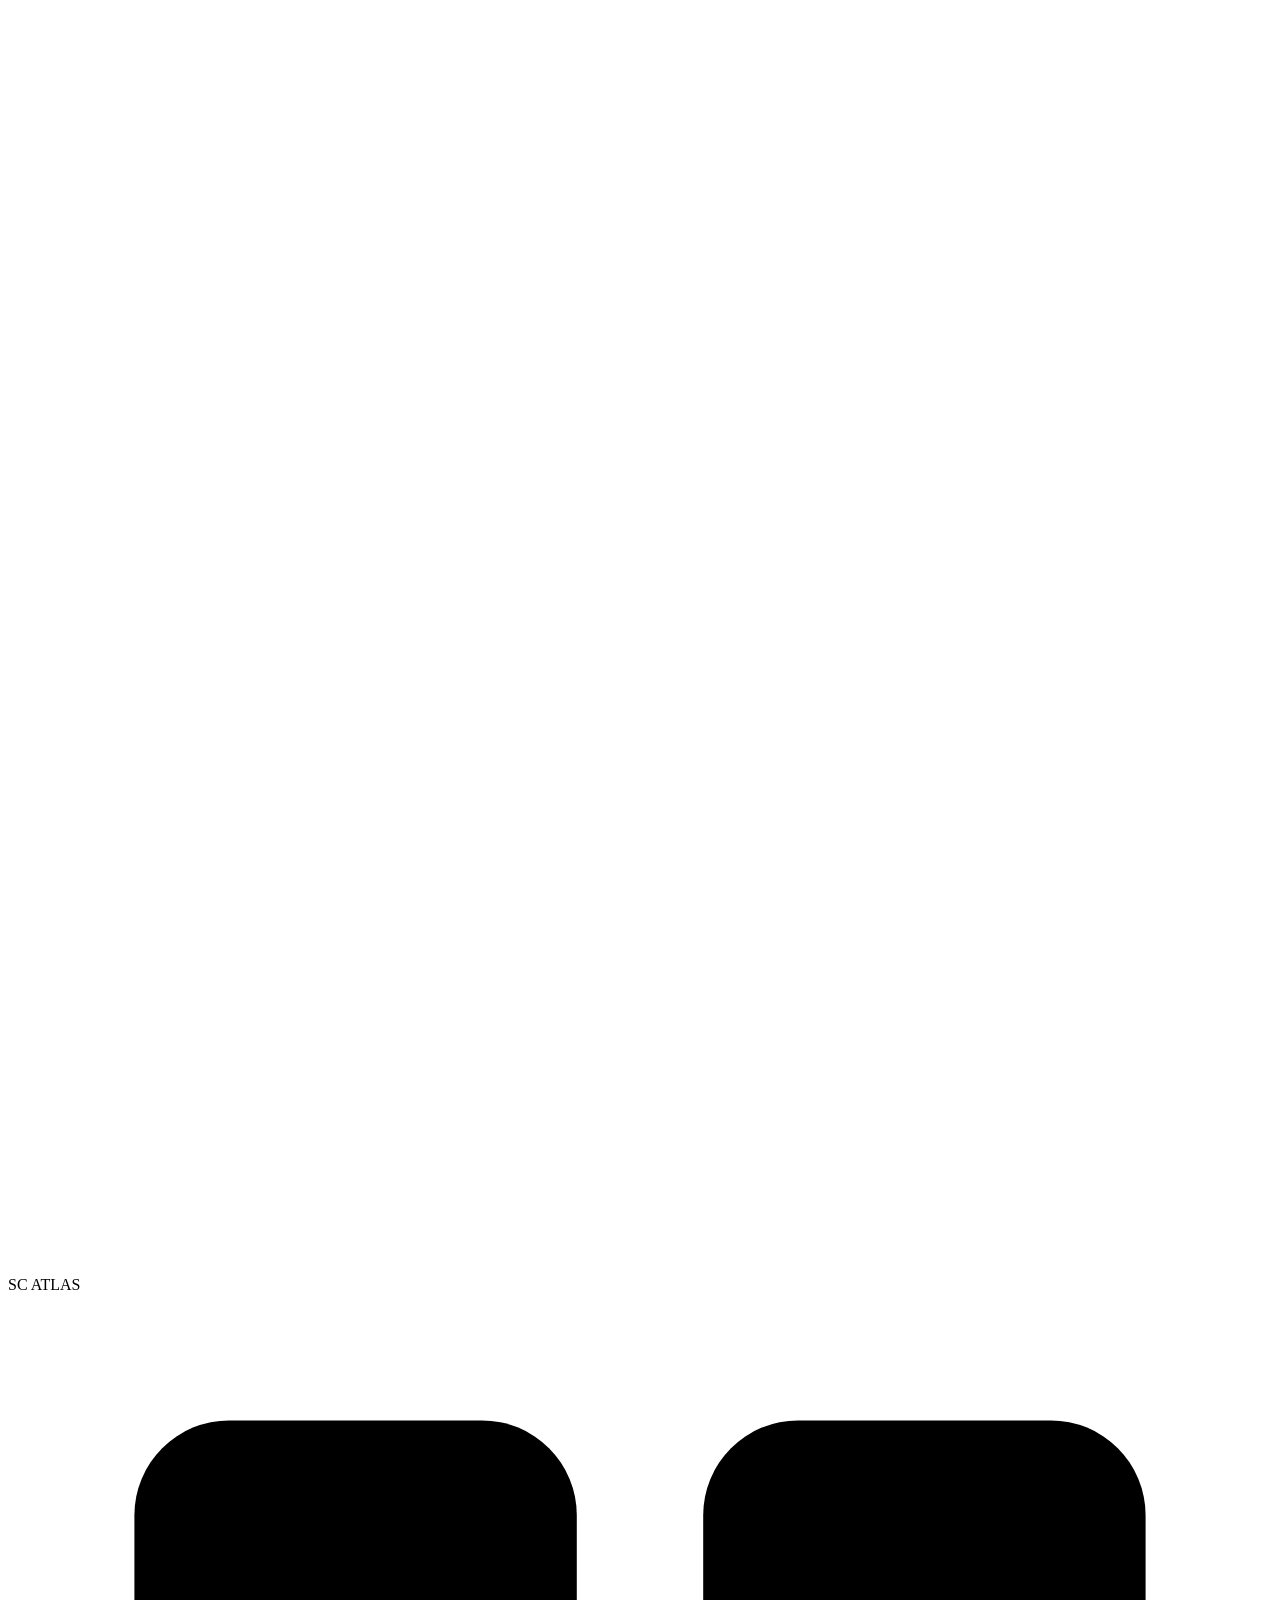
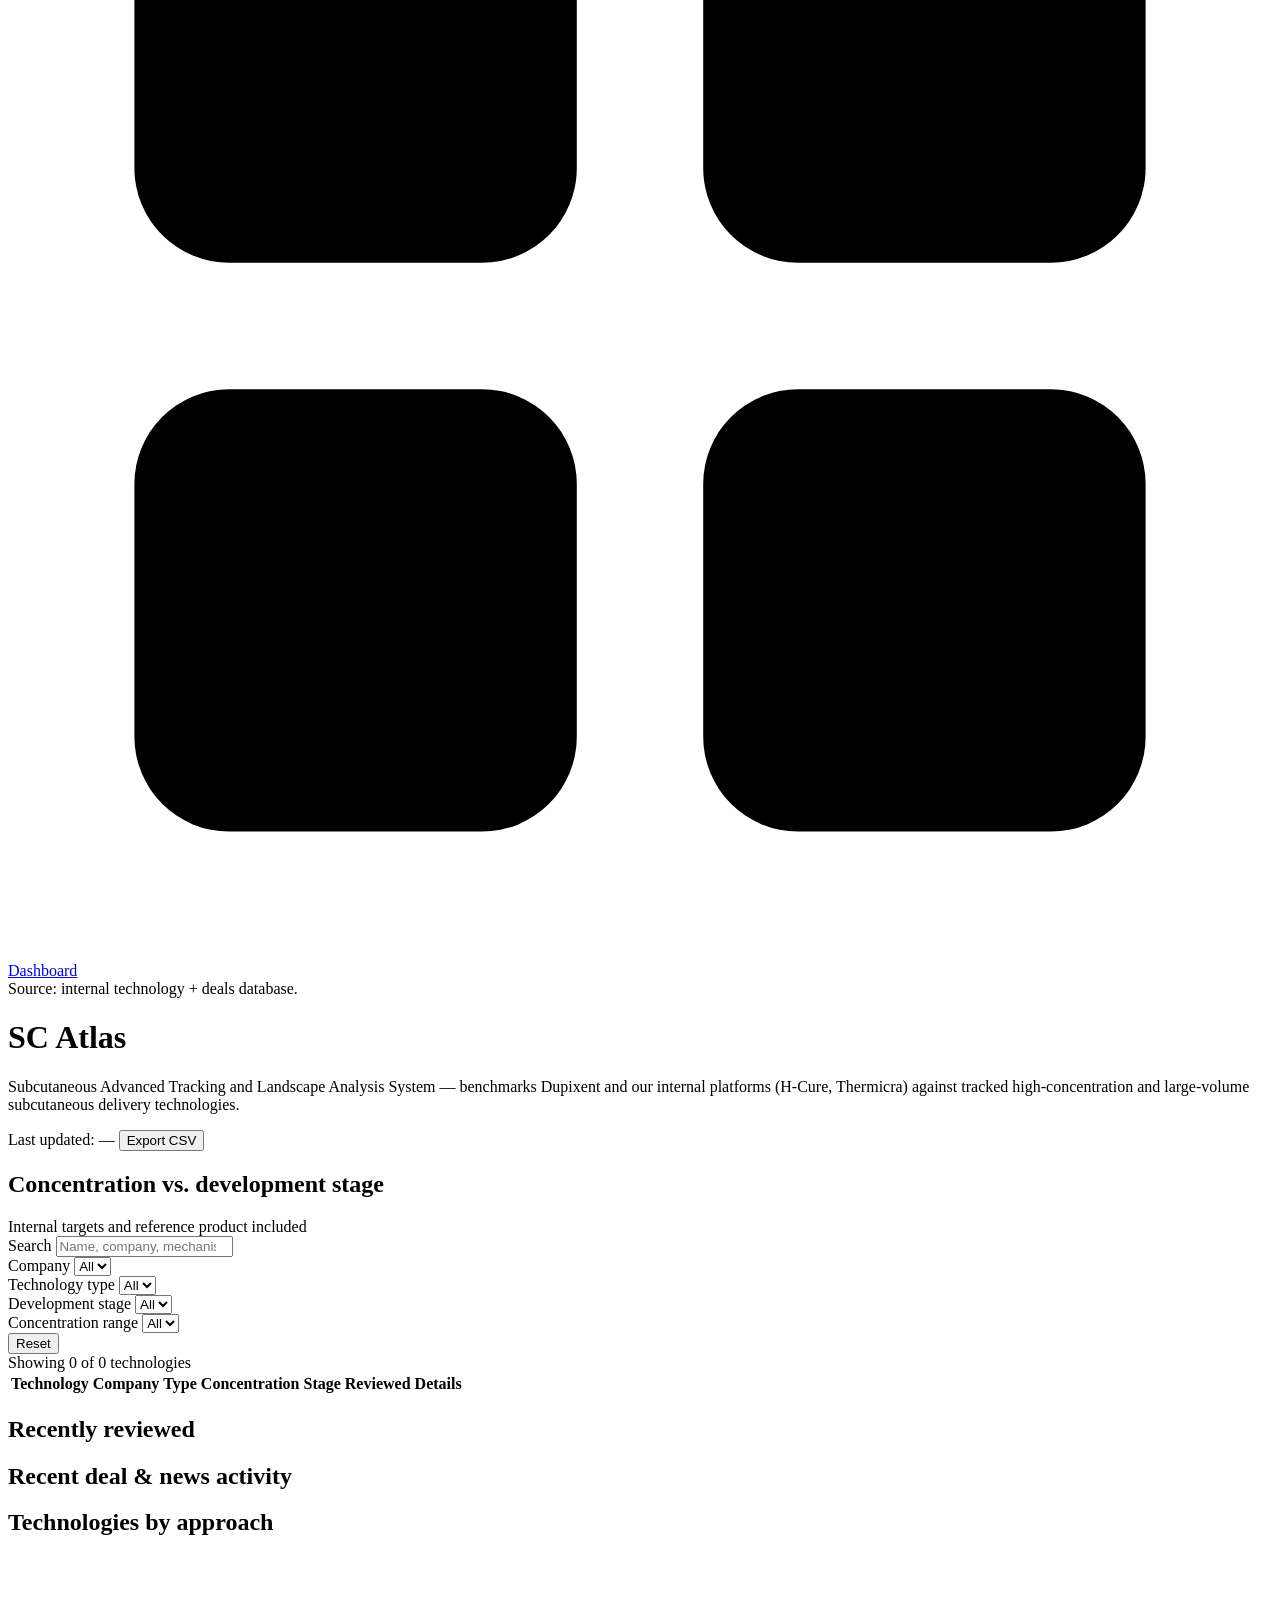
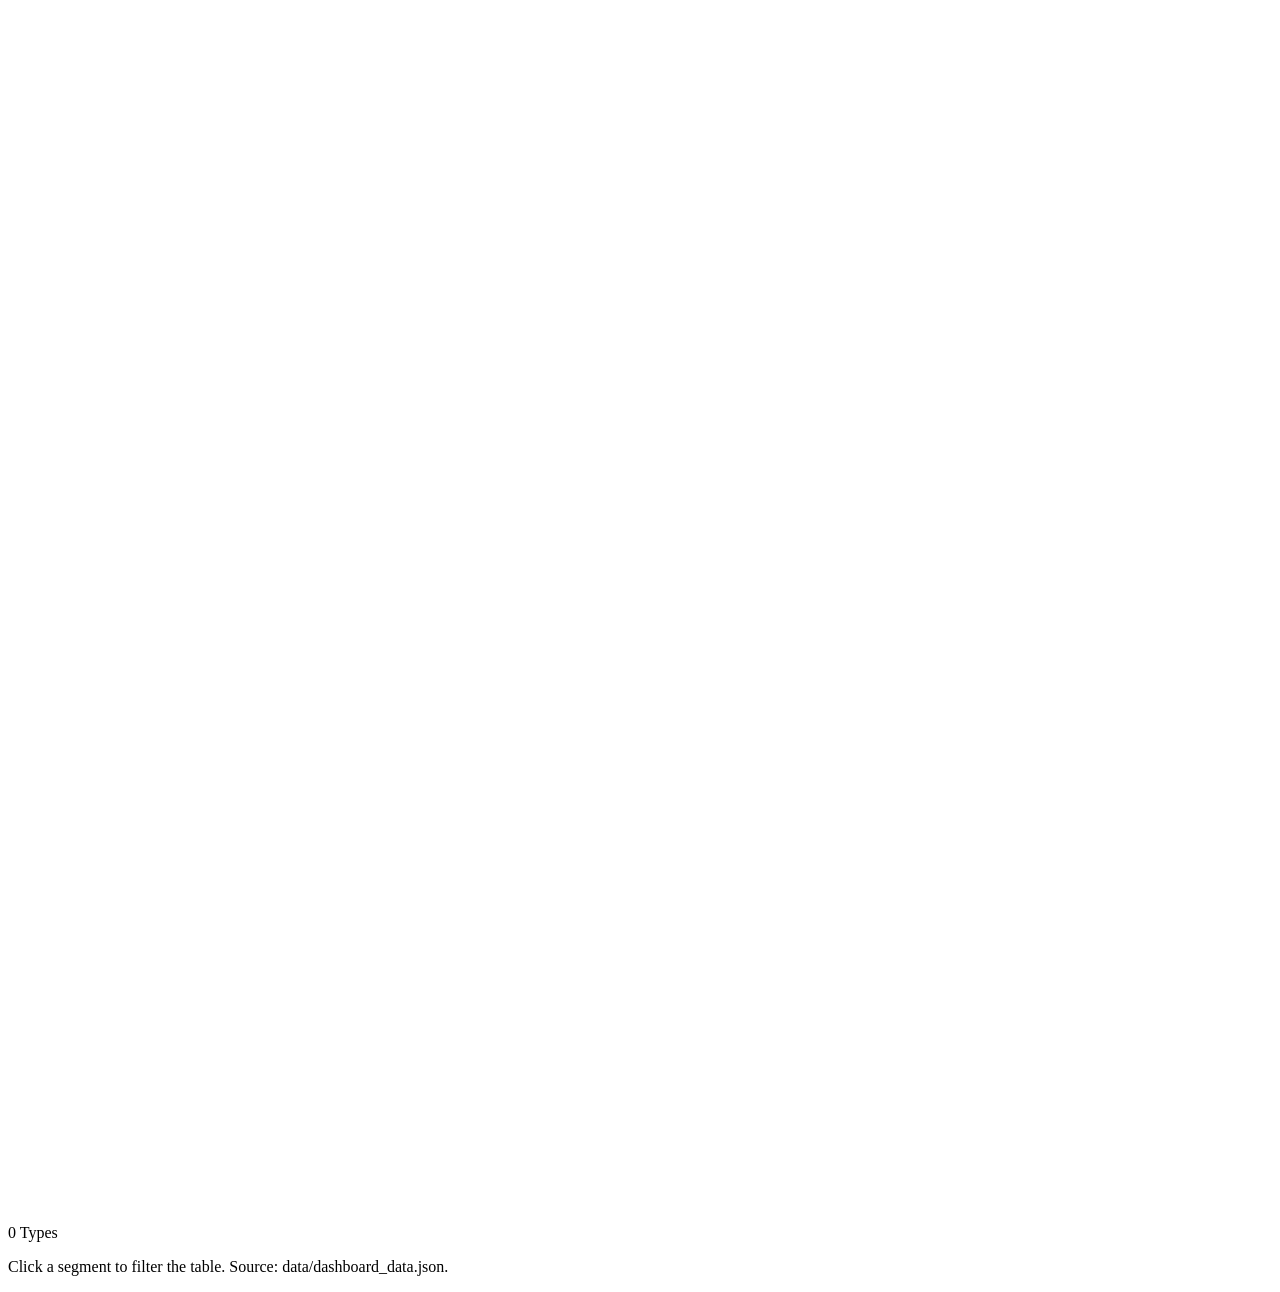
==== index.html @ 130022db "Rename internal platform Hyperion to H-Cure Renames the internal target platform across the live das" ====
<!doctype html>
<html lang="en">
<head>
<meta charset="utf-8" />
<meta name="viewport" content="width=device-width, initial-scale=1" />
<title>SC Atlas — Subcutaneous Advanced Tracking and Landscape Analysis System</title>
<link rel="icon" type="image/svg+xml" href="assets/icon.svg" />
<link rel="stylesheet" href="assets/styles.css" />
</head>
<body>
<div class="app">

  <aside class="sidebar">
    <div class="sidebar-brand">
      <span class="brand-mark" aria-hidden="true">
        <svg viewBox="0 0 40 40">
          <circle cx="20" cy="20" r="8" fill="none" stroke="#ffffff" stroke-width="2.2"/>
          <ellipse cx="20" cy="20" rx="15" ry="6" transform="rotate(-18 20 20)" fill="none" stroke="#ffffff" stroke-width="1.8" stroke-linecap="round"/>
          <circle cx="34.3" cy="15.4" r="2.5" fill="#ffffff"/>
        </svg>
      </span>
      <span class="brand-name">SC ATLAS</span>
    </div>
    <nav class="sidebar-nav" aria-label="Primary">
      <a class="nav-item is-active" href="#dashboard">
        <svg viewBox="0 0 20 20" class="nav-icon" aria-hidden="true"><rect x="2" y="2" width="7" height="7" rx="1.5"/><rect x="11" y="2" width="7" height="7" rx="1.5"/><rect x="2" y="11" width="7" height="7" rx="1.5"/><rect x="11" y="11" width="7" height="7" rx="1.5"/></svg>
        Dashboard
      </a>
    </nav>
    <div class="sidebar-footer" id="sidebar-footer">
      Source: internal technology + deals database.
    </div>
  </aside>

  <main class="main">
    <header class="page-header">
      <div>
        <h1>SC Atlas</h1>
        <p class="subtitle">Subcutaneous Advanced Tracking and Landscape Analysis System — benchmarks Dupixent and our internal platforms (H-Cure, Thermicra) against tracked high-concentration and large-volume subcutaneous delivery technologies.</p>
      </div>
      <div class="page-header-actions">
        <span class="last-updated" id="last-updated">Last updated: &mdash;</span>
        <button class="btn btn-secondary" id="export-csv" type="button">Export CSV</button>
      </div>
    </header>

    <section class="stat-row" id="stat-row" aria-label="Summary statistics"></section>

    <section class="panel-card chart-panel">
      <div class="panel-card-header">
        <h2>Concentration vs. development stage</h2>
        <span class="chart-caption-inline">Internal targets and reference product included</span>
      </div>
      <div class="legend" id="chart-legend"></div>
      <div class="chart-scroll"><div id="chart-wrap"></div></div>
    </section>

    <section class="filter-row" aria-label="Filters">
      <div class="filter-field filter-search">
        <label for="filter-search">Search</label>
        <input type="search" id="filter-search" placeholder="Name, company, mechanism…" />
      </div>
      <div class="filter-field">
        <label for="filter-company">Company</label>
        <select id="filter-company"><option value="">All</option></select>
      </div>
      <div class="filter-field">
        <label for="filter-type">Technology type</label>
        <select id="filter-type"><option value="">All</option></select>
      </div>
      <div class="filter-field">
        <label for="filter-stage">Development stage</label>
        <select id="filter-stage"><option value="">All</option></select>
      </div>
      <div class="filter-field">
        <label for="filter-concentration">Concentration range</label>
        <select id="filter-concentration"><option value="">All</option></select>
      </div>
      <button class="btn btn-ghost" id="reset-filters" type="button">Reset</button>
    </section>

    <section class="content-grid">
      <div class="table-card">
        <div class="table-card-header">
          <span id="table-count">Showing 0 of 0 technologies</span>
        </div>
        <div class="table-scroll">
          <table class="tech-table" id="tech-table">
            <thead>
              <tr>
                <th scope="col">Technology</th>
                <th scope="col">Company</th>
                <th scope="col">Type</th>
                <th scope="col">Concentration</th>
                <th scope="col">Stage</th>
                <th scope="col">Reviewed</th>
                <th scope="col" class="col-expand"><span class="visually-hidden">Details</span></th>
              </tr>
            </thead>
            <tbody id="tech-table-body"></tbody>
          </table>
        </div>
      </div>

      <div class="side-panels">
        <div class="panel-card">
          <h2>Recently reviewed</h2>
          <ul class="update-list" id="recent-list"></ul>
        </div>

        <div class="panel-card">
          <h2>Recent deal &amp; news activity</h2>
          <ul class="update-list deal-feed" id="recent-activity-list"></ul>
        </div>

        <div class="panel-card">
          <div class="panel-card-header">
            <h2>Technologies by approach</h2>
          </div>
          <div class="donut-wrap">
            <svg id="donut-chart" viewBox="0 0 200 200" role="img" aria-labelledby="donut-title"></svg>
            <div class="donut-center" id="donut-center">
              <span class="donut-center-value" id="donut-total">0</span>
              <span class="donut-center-label">Types</span>
            </div>
          </div>
          <ul class="legend-list" id="donut-legend"></ul>
          <p class="chart-caption">Click a segment to filter the table. Source: data/dashboard_data.json.</p>
        </div>
      </div>
    </section>
  </main>
</div>

<template id="row-detail-template">
  <tr class="tech-row-detail">
    <td colspan="7">
      <div class="detail-grid">
        <div>
          <span class="detail-label">Concentration (reported)</span>
          <p class="detail-text detail-concentration"></p>
        </div>
        <div>
          <span class="detail-label">Needle size</span>
          <p class="detail-text detail-needle"></p>
        </div>
        <div class="detail-mechanism">
          <span class="detail-label">Mechanism</span>
          <p class="detail-text detail-mechanism-text"></p>
        </div>
      </div>
      <div class="detail-deals">
        <span class="detail-label detail-deals-label"></span>
        <ul class="deal-feed detail-deals-list"></ul>
      </div>
    </td>
  </tr>
</template>

<script src="assets/app.js"></script>
</body>
</html>
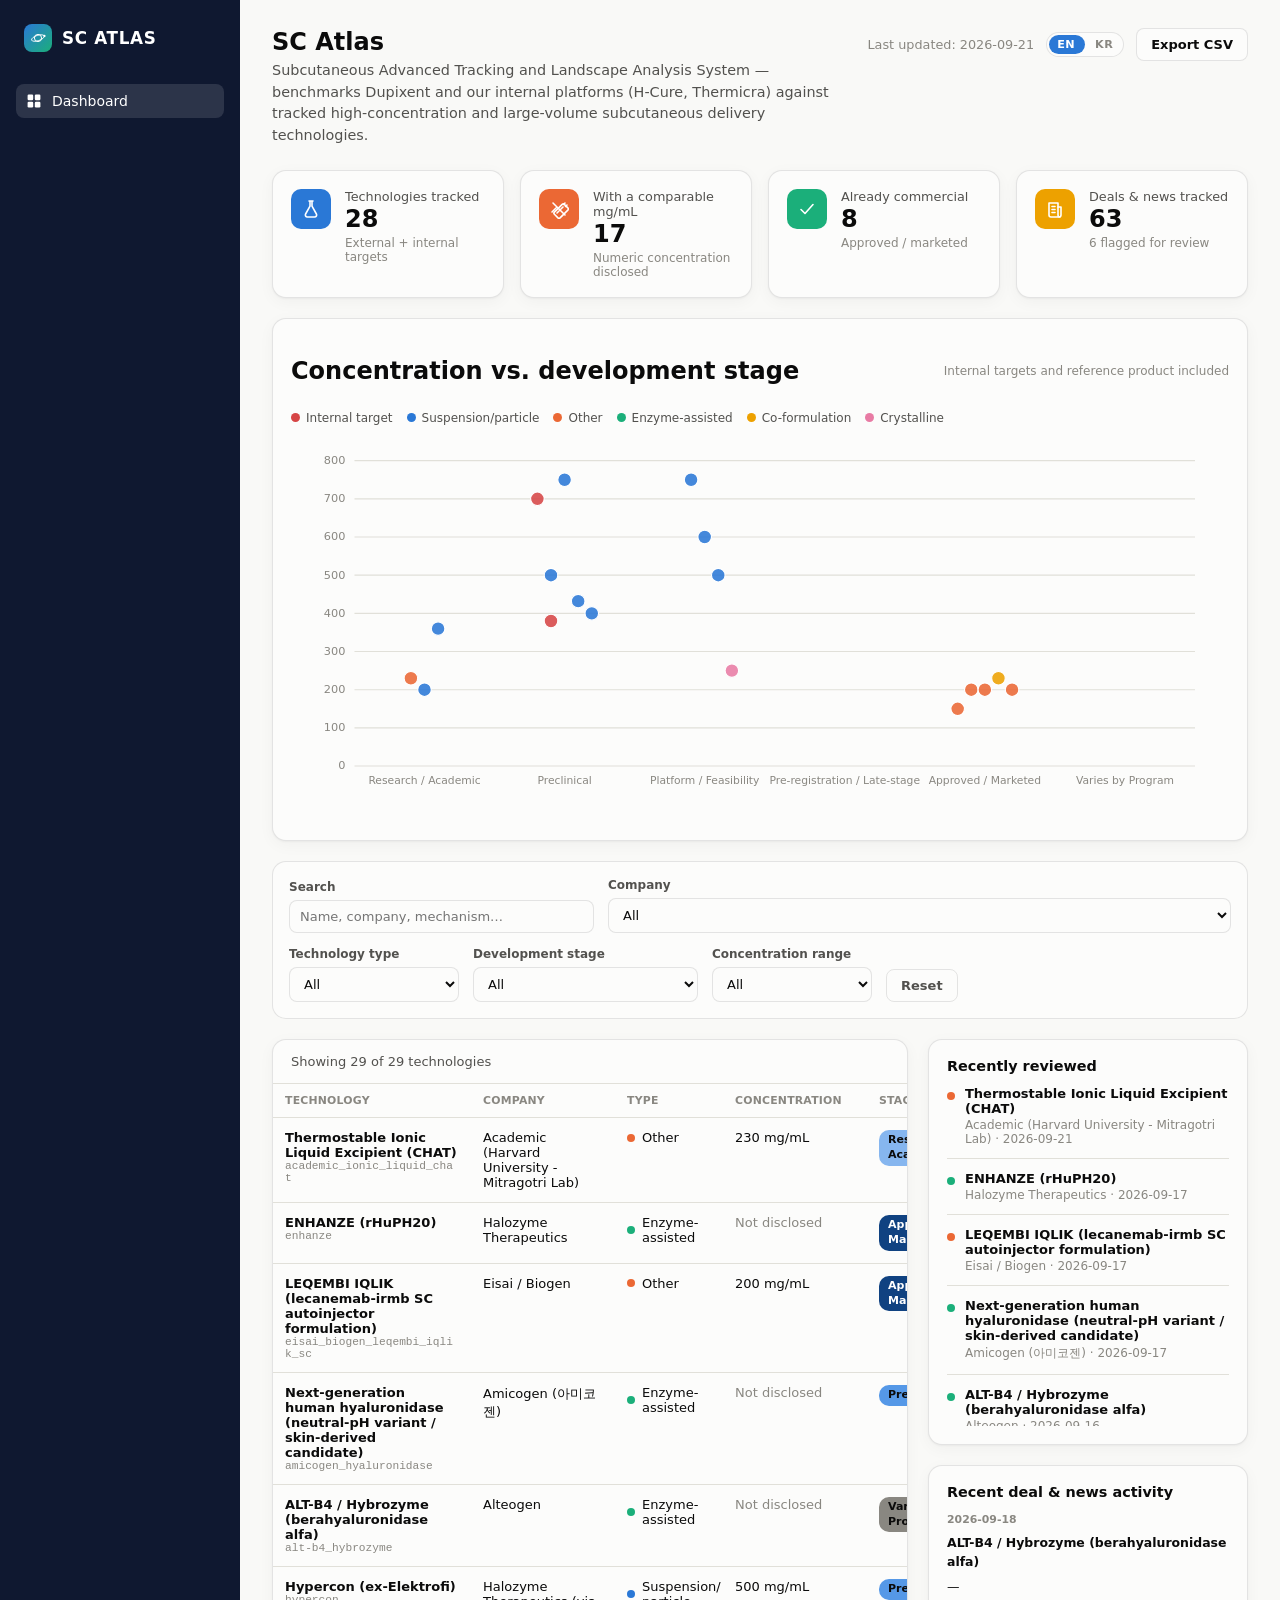
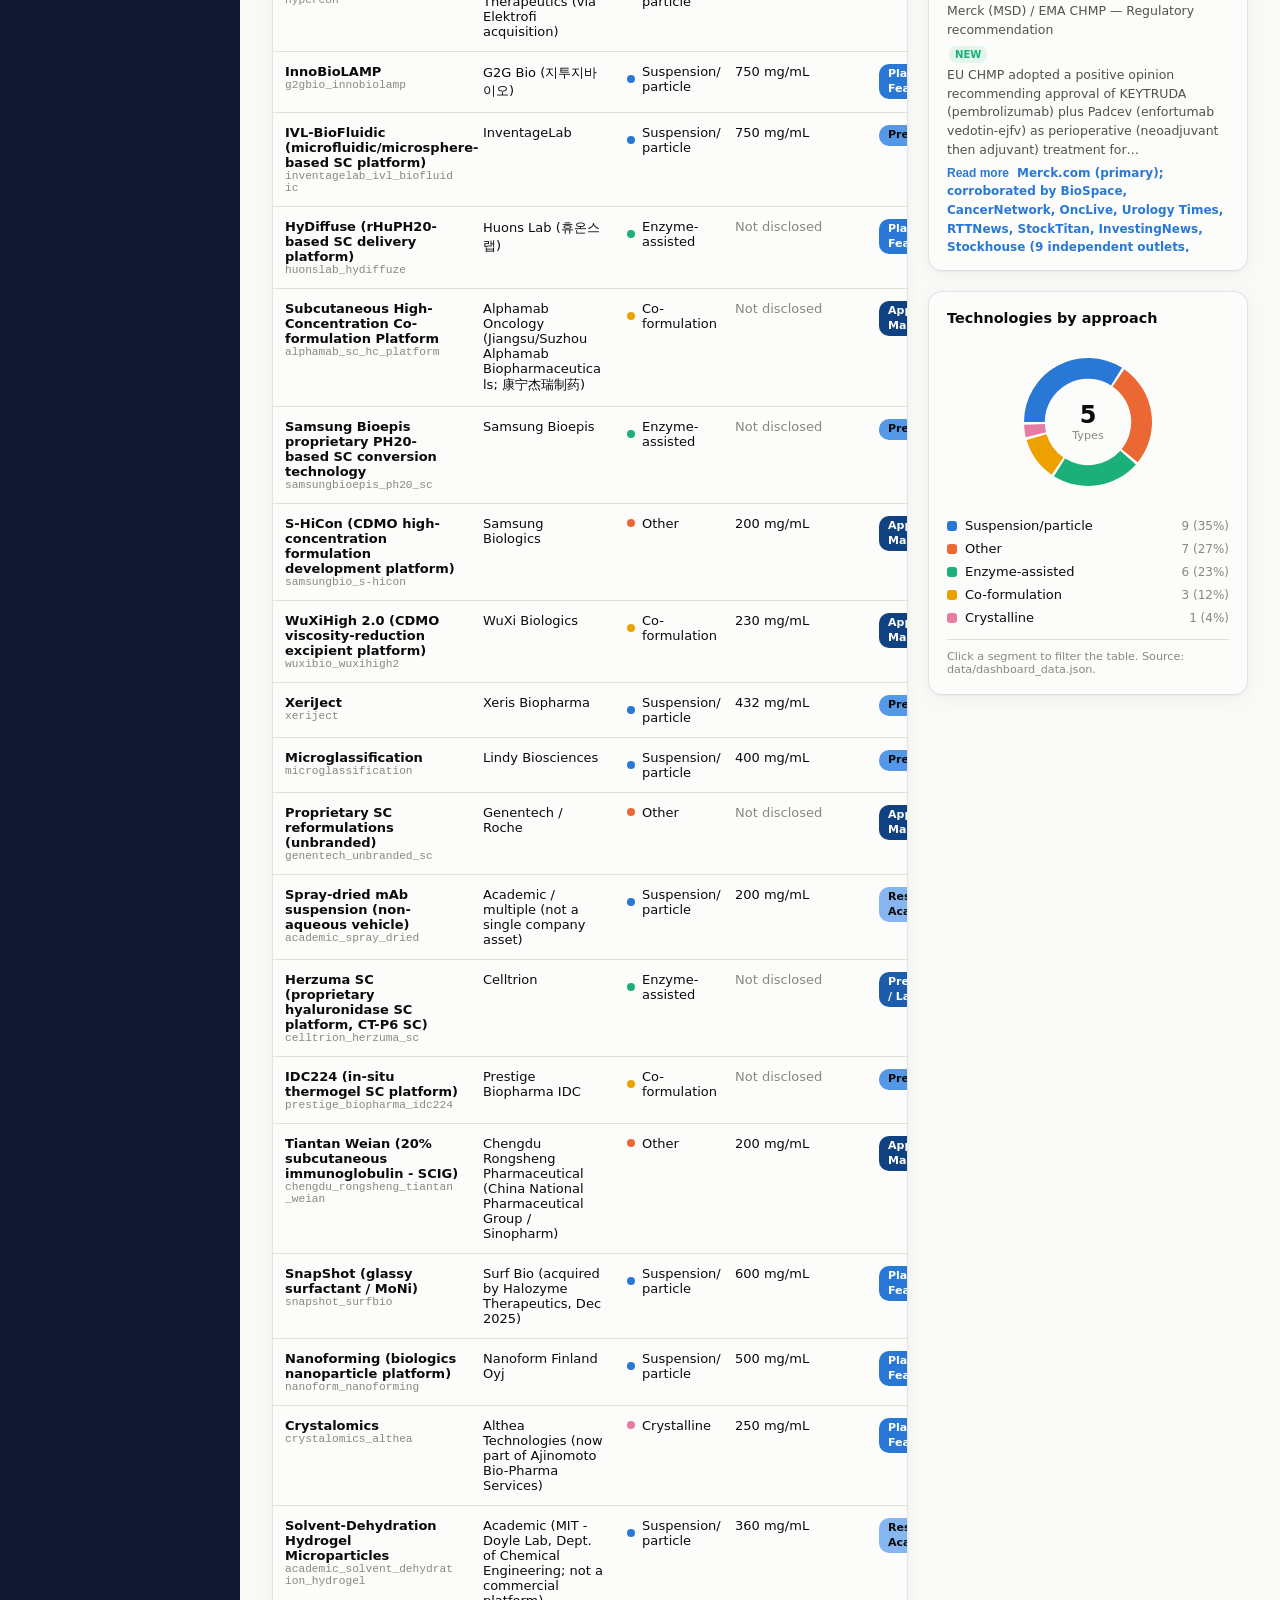
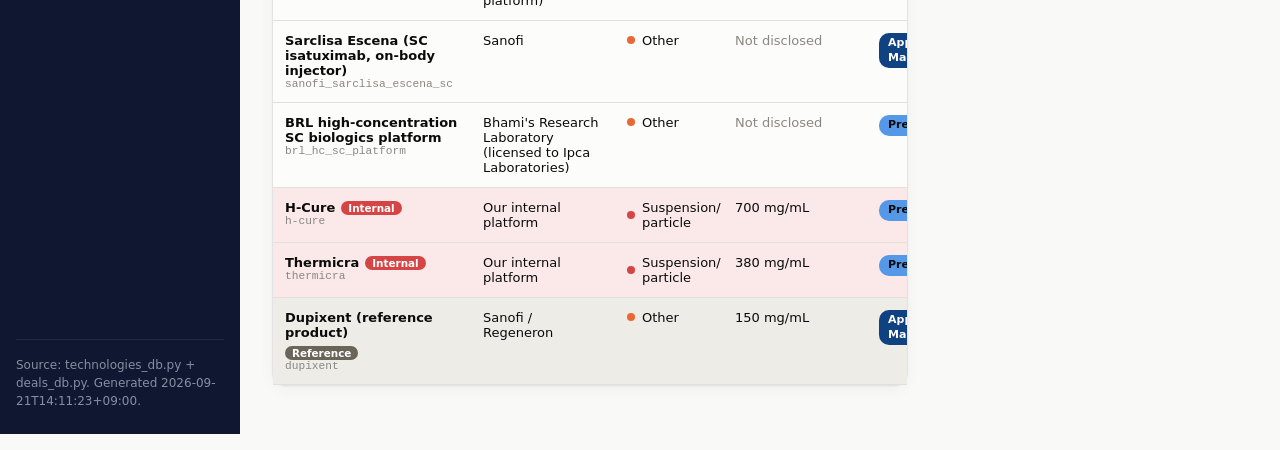
==== commit e486e671: "Add EN/KR language switch and bilingual prose across the tracker The dashboard is now bilingual, fol" ====
--- a/index.html
+++ b/index.html
@@ -21,13 +21,13 @@
       </span>
       <span class="brand-name">SC ATLAS</span>
     </div>
-    <nav class="sidebar-nav" aria-label="Primary">
+    <nav class="sidebar-nav" aria-label="Primary" data-i18n-aria-label="nav.aria">
       <a class="nav-item is-active" href="#dashboard">
         <svg viewBox="0 0 20 20" class="nav-icon" aria-hidden="true"><rect x="2" y="2" width="7" height="7" rx="1.5"/><rect x="11" y="2" width="7" height="7" rx="1.5"/><rect x="2" y="11" width="7" height="7" rx="1.5"/><rect x="11" y="11" width="7" height="7" rx="1.5"/></svg>
-        Dashboard
+        <span data-i18n="nav.dashboard">Dashboard</span>
       </a>
     </nav>
-    <div class="sidebar-footer" id="sidebar-footer">
+    <div class="sidebar-footer" id="sidebar-footer" data-i18n="sidebar.sourceFallback">
       Source: internal technology + deals database.
     </div>
   </aside>
@@ -36,47 +36,52 @@
     <header class="page-header">
       <div>
         <h1>SC Atlas</h1>
-        <p class="subtitle">Subcutaneous Advanced Tracking and Landscape Analysis System — benchmarks Dupixent and our internal platforms (H-Cure, Thermicra) against tracked high-concentration and large-volume subcutaneous delivery technologies.</p>
+        <p class="subtitle" data-i18n="page.subtitle">Subcutaneous Advanced Tracking and Landscape Analysis System — benchmarks Dupixent and our internal platforms (H-Cure, Thermicra) against tracked high-concentration and large-volume subcutaneous delivery technologies.</p>
       </div>
       <div class="page-header-actions">
         <span class="last-updated" id="last-updated">Last updated: &mdash;</span>
-        <button class="btn btn-secondary" id="export-csv" type="button">Export CSV</button>
+        <div class="lang-toggle" role="group" aria-label="Switch language" data-i18n-aria-label="lang.toggleAria">
+          <button type="button" data-lang="en" aria-pressed="true">EN</button>
+          <button type="button" data-lang="ko" aria-pressed="false">KR</button>
+          <span class="lang-toggle-thumb" aria-hidden="true"></span>
+        </div>
+        <button class="btn btn-secondary" id="export-csv" type="button" data-i18n="actions.exportCsv">Export CSV</button>
       </div>
     </header>
 
-    <section class="stat-row" id="stat-row" aria-label="Summary statistics"></section>
+    <section class="stat-row" id="stat-row" aria-label="Summary statistics" data-i18n-aria-label="stats.aria"></section>
 
     <section class="panel-card chart-panel">
       <div class="panel-card-header">
-        <h2>Concentration vs. development stage</h2>
-        <span class="chart-caption-inline">Internal targets and reference product included</span>
+        <h2 data-i18n="chart.title">Concentration vs. development stage</h2>
+        <span class="chart-caption-inline" data-i18n="chart.caption">Internal targets and reference product included</span>
       </div>
       <div class="legend" id="chart-legend"></div>
       <div class="chart-scroll"><div id="chart-wrap"></div></div>
     </section>
 
-    <section class="filter-row" aria-label="Filters">
+    <section class="filter-row" aria-label="Filters" data-i18n-aria-label="filters.aria">
       <div class="filter-field filter-search">
-        <label for="filter-search">Search</label>
-        <input type="search" id="filter-search" placeholder="Name, company, mechanism…" />
+        <label for="filter-search" data-i18n="filters.search">Search</label>
+        <input type="search" id="filter-search" placeholder="Name, company, mechanism…" data-i18n-placeholder="filters.searchPlaceholder" />
       </div>
       <div class="filter-field">
-        <label for="filter-company">Company</label>
-        <select id="filter-company"><option value="">All</option></select>
+        <label for="filter-company" data-i18n="filters.company">Company</label>
+        <select id="filter-company"></select>
       </div>
       <div class="filter-field">
-        <label for="filter-type">Technology type</label>
-        <select id="filter-type"><option value="">All</option></select>
+        <label for="filter-type" data-i18n="filters.type">Technology type</label>
+        <select id="filter-type"></select>
       </div>
       <div class="filter-field">
-        <label for="filter-stage">Development stage</label>
-        <select id="filter-stage"><option value="">All</option></select>
+        <label for="filter-stage" data-i18n="filters.stage">Development stage</label>
+        <select id="filter-stage"></select>
       </div>
       <div class="filter-field">
-        <label for="filter-concentration">Concentration range</label>
-        <select id="filter-concentration"><option value="">All</option></select>
+        <label for="filter-concentration" data-i18n="filters.concentration">Concentration range</label>
+        <select id="filter-concentration"></select>
       </div>
-      <button class="btn btn-ghost" id="reset-filters" type="button">Reset</button>
+      <button class="btn btn-ghost" id="reset-filters" type="button" data-i18n="actions.reset">Reset</button>
     </section>
 
     <section class="content-grid">
@@ -88,13 +93,13 @@
           <table class="tech-table" id="tech-table">
             <thead>
               <tr>
-                <th scope="col">Technology</th>
-                <th scope="col">Company</th>
-                <th scope="col">Type</th>
-                <th scope="col">Concentration</th>
-                <th scope="col">Stage</th>
-                <th scope="col">Reviewed</th>
-                <th scope="col" class="col-expand"><span class="visually-hidden">Details</span></th>
+                <th scope="col" data-i18n="table.col.technology">Technology</th>
+                <th scope="col" data-i18n="table.col.company">Company</th>
+                <th scope="col" data-i18n="table.col.type">Type</th>
+                <th scope="col" data-i18n="table.col.concentration">Concentration</th>
+                <th scope="col" data-i18n="table.col.stage">Stage</th>
+                <th scope="col" data-i18n="table.col.reviewed">Reviewed</th>
+                <th scope="col" class="col-expand"><span class="visually-hidden" data-i18n="table.col.details">Details</span></th>
               </tr>
             </thead>
             <tbody id="tech-table-body"></tbody>
@@ -104,28 +109,28 @@
 
       <div class="side-panels">
         <div class="panel-card">
-          <h2>Recently reviewed</h2>
+          <h2 data-i18n="panel.recentlyReviewed">Recently reviewed</h2>
           <ul class="update-list" id="recent-list"></ul>
         </div>
 
         <div class="panel-card">
-          <h2>Recent deal &amp; news activity</h2>
+          <h2 data-i18n="panel.recentActivity">Recent deal &amp; news activity</h2>
           <ul class="update-list deal-feed" id="recent-activity-list"></ul>
         </div>
 
         <div class="panel-card">
           <div class="panel-card-header">
-            <h2>Technologies by approach</h2>
+            <h2 data-i18n="panel.byApproach">Technologies by approach</h2>
           </div>
           <div class="donut-wrap">
             <svg id="donut-chart" viewBox="0 0 200 200" role="img" aria-labelledby="donut-title"></svg>
             <div class="donut-center" id="donut-center">
               <span class="donut-center-value" id="donut-total">0</span>
-              <span class="donut-center-label">Types</span>
+              <span class="donut-center-label" data-i18n="donut.centerLabel">Types</span>
             </div>
           </div>
           <ul class="legend-list" id="donut-legend"></ul>
-          <p class="chart-caption">Click a segment to filter the table. Source: data/dashboard_data.json.</p>
+          <p class="chart-caption" data-i18n="donut.caption">Click a segment to filter the table. Source: data/dashboard_data.json.</p>
         </div>
       </div>
     </section>
@@ -137,15 +142,15 @@
     <td colspan="7">
       <div class="detail-grid">
         <div>
-          <span class="detail-label">Concentration (reported)</span>
+          <span class="detail-label detail-concentration-label"></span>
           <p class="detail-text detail-concentration"></p>
         </div>
         <div>
-          <span class="detail-label">Needle size</span>
+          <span class="detail-label detail-needle-label"></span>
           <p class="detail-text detail-needle"></p>
         </div>
         <div class="detail-mechanism">
-          <span class="detail-label">Mechanism</span>
+          <span class="detail-label detail-mechanism-label"></span>
           <p class="detail-text detail-mechanism-text"></p>
         </div>
       </div>
@@ -157,6 +162,7 @@
   </tr>
 </template>
 
+<script src="assets/i18n.js"></script>
 <script src="assets/app.js"></script>
 </body>
 </html>
--- a/assets/styles.css
+++ b/assets/styles.css
@@ -0,0 +1,1057 @@
+/* ==========================================================================
+   HC-SC Injection Pipeline Tracker — dashboard styles
+   Palette: dataviz skill reference instance (references/palette.md).
+   Categorical slots used in fixed order: blue, orange, aqua, yellow, magenta.
+   Internal-target highlight (red) sits outside the categorical set on purpose
+   -- it marks "our own benchmark," not a sixth technology type.
+   ========================================================================== */
+
+:root {
+  color-scheme: light;
+
+  /* chrome (UI, not data-encoding) */
+  --sidebar-bg: #0f1830;
+  --sidebar-text: #c7cde0;
+  --sidebar-text-active: #ffffff;
+  --sidebar-border: rgba(255, 255, 255, 0.08);
+
+  /* dataviz reference surfaces & ink */
+  --surface-1: #fcfcfb;
+  --page-plane: #f9f9f7;
+  --text-primary: #0b0b0b;
+  --text-secondary: #52514e;
+  --text-muted: #898781;
+  --gridline: #e1e0d9;
+  --baseline: #c3c2b7;
+  --border-hairline: rgba(11, 11, 11, 0.1);
+
+  /* categorical (fixed order — do not reassign per-chart) */
+  --series-1: #2a78d6; /* blue */
+  --series-2: #eb6834; /* orange */
+  --series-3: #1baf7a; /* aqua */
+  --series-4: #eda100; /* yellow */
+  --series-5: #e87ba4; /* magenta */
+
+  /* ordinal ramp (stage maturity, light -> dark = early -> mature) */
+  --stage-1: #86b6ef;
+  --stage-2: #5598e7;
+  --stage-3: #2a78d6;
+  --stage-4: #1c5cab;
+  --stage-5: #104281;
+  --stage-other: #898781;
+
+  /* internal-target / reference highlights (outside the categorical set) */
+  --internal: #d64545;
+  --internal-bg: #fbe9e9;
+  --reference: #6b6459;
+  --reference-bg: #eeece7;
+  --flag: #b3541f;
+  --flag-bg: #faede0;
+  --new: #1baf7a;
+  --new-bg: #e3f6ee;
+
+  --radius-card: 14px;
+  --radius-control: 8px;
+  --shadow-card: 0 1px 2px rgba(11, 11, 11, 0.04), 0 4px 16px rgba(11, 11, 11, 0.04);
+}
+
+* {
+  box-sizing: border-box;
+}
+
+html, body {
+  margin: 0;
+  font-family: system-ui, -apple-system, "Segoe UI", "Malgun Gothic", "Apple SD Gothic Neo", "Noto Sans KR", sans-serif;
+  color: var(--text-primary);
+  background: var(--page-plane);
+  /* Guards against the table/chart's internal horizontal scroll containers
+     (each with their own overflow-x: auto) ever dragging the whole page
+     sideways -- their content should only ever scroll within their own
+     box, never the page. */
+  overflow-x: hidden;
+}
+
+.visually-hidden {
+  position: absolute;
+  width: 1px;
+  height: 1px;
+  overflow: hidden;
+  clip: rect(0 0 0 0);
+  white-space: nowrap;
+}
+
+/* ---------- layout ---------- */
+
+.app {
+  display: grid;
+  grid-template-columns: 240px minmax(0, 1fr);
+  min-height: 100vh;
+  max-width: 100vw;
+  overflow-x: hidden;
+}
+
+.sidebar {
+  background: var(--sidebar-bg);
+  color: var(--sidebar-text);
+  padding: 24px 16px;
+  display: flex;
+  flex-direction: column;
+  gap: 32px;
+}
+
+.sidebar-brand {
+  display: flex;
+  align-items: center;
+  gap: 10px;
+  padding: 0 8px;
+}
+
+.brand-mark {
+  width: 28px;
+  height: 28px;
+  border-radius: 8px;
+  background: linear-gradient(135deg, var(--series-1), var(--series-3));
+  flex-shrink: 0;
+  display: flex;
+  align-items: center;
+  justify-content: center;
+}
+
+.brand-mark svg {
+  width: 18px;
+  height: 18px;
+}
+
+.brand-name {
+  font-weight: 700;
+  font-size: 1.05rem;
+  letter-spacing: 0.04em;
+  line-height: 1.2;
+  color: #ffffff;
+}
+
+.sidebar-nav {
+  display: flex;
+  flex-direction: column;
+  gap: 2px;
+  flex: 1;
+}
+
+.nav-item {
+  display: flex;
+  align-items: center;
+  gap: 10px;
+  padding: 9px 10px;
+  border-radius: var(--radius-control);
+  color: var(--sidebar-text);
+  text-decoration: none;
+  font-size: 0.875rem;
+  font-weight: 500;
+}
+
+.nav-item:hover {
+  background: rgba(255, 255, 255, 0.06);
+}
+
+.nav-item.is-active {
+  background: rgba(255, 255, 255, 0.12);
+  color: var(--sidebar-text-active);
+}
+
+.nav-item.is-disabled {
+  opacity: 0.45;
+  cursor: not-allowed;
+  pointer-events: none;
+}
+
+.nav-icon {
+  width: 16px;
+  height: 16px;
+  stroke: currentColor;
+  fill: none;
+  flex-shrink: 0;
+}
+
+.nav-item.is-active .nav-icon {
+  fill: currentColor;
+  stroke: none;
+}
+
+.sidebar-footer {
+  border-top: 1px solid var(--sidebar-border);
+  padding-top: 16px;
+  font-size: 0.75rem;
+  color: rgba(199, 205, 224, 0.65);
+  line-height: 1.5;
+}
+
+.main {
+  padding: 28px 32px 48px;
+  max-width: 1360px;
+  min-width: 0;
+}
+
+/* ---------- header ---------- */
+
+.page-header {
+  display: flex;
+  align-items: flex-start;
+  justify-content: space-between;
+  gap: 16px;
+  margin-bottom: 24px;
+}
+
+.page-header h1 {
+  font-size: 1.5rem;
+  font-weight: 700;
+  margin: 0 0 4px;
+}
+
+.subtitle {
+  margin: 0;
+  color: var(--text-secondary);
+  font-size: 0.9rem;
+  max-width: 640px;
+  line-height: 1.5;
+}
+
+.page-header-actions {
+  display: flex;
+  align-items: center;
+  gap: 12px;
+  flex-shrink: 0;
+}
+
+.last-updated {
+  font-size: 0.8rem;
+  color: var(--text-muted);
+  white-space: nowrap;
+}
+
+.btn {
+  font: inherit;
+  font-size: 0.8125rem;
+  font-weight: 600;
+  border-radius: var(--radius-control);
+  padding: 8px 14px;
+  cursor: pointer;
+  border: 1px solid transparent;
+}
+
+.btn-secondary {
+  background: var(--surface-1);
+  border-color: var(--border-hairline);
+  color: var(--text-primary);
+}
+
+.btn-secondary:hover {
+  background: var(--gridline);
+}
+
+.btn-ghost {
+  background: transparent;
+  border-color: var(--border-hairline);
+  color: var(--text-secondary);
+}
+
+.btn-ghost:hover {
+  background: var(--surface-1);
+}
+
+/* ---------- stat tiles ---------- */
+
+.stat-row {
+  display: grid;
+  grid-template-columns: repeat(4, 1fr);
+  gap: 16px;
+  margin-bottom: 20px;
+}
+
+.stat-tile {
+  background: var(--surface-1);
+  border: 1px solid var(--border-hairline);
+  border-radius: var(--radius-card);
+  box-shadow: var(--shadow-card);
+  padding: 18px;
+  display: flex;
+  align-items: flex-start;
+  gap: 14px;
+}
+
+.stat-icon {
+  width: 40px;
+  height: 40px;
+  border-radius: 10px;
+  display: flex;
+  align-items: center;
+  justify-content: center;
+  flex-shrink: 0;
+  color: #ffffff;
+}
+
+.stat-icon svg {
+  width: 20px;
+  height: 20px;
+  stroke: currentColor;
+  fill: none;
+  stroke-width: 1.6;
+}
+
+.stat-body {
+  min-width: 0;
+}
+
+.stat-label {
+  display: block;
+  font-size: 0.8rem;
+  color: var(--text-secondary);
+  margin-bottom: 2px;
+}
+
+.stat-value {
+  display: block;
+  font-size: 1.5rem;
+  font-weight: 700;
+  line-height: 1.15;
+  font-variant-numeric: proportional-nums;
+}
+
+.stat-sub {
+  display: block;
+  font-size: 0.75rem;
+  color: var(--text-muted);
+  margin-top: 2px;
+}
+
+/* ---------- chart panel ---------- */
+
+.panel-card {
+  background: var(--surface-1);
+  border: 1px solid var(--border-hairline);
+  border-radius: var(--radius-card);
+  box-shadow: var(--shadow-card);
+  padding: 18px;
+}
+
+.chart-panel {
+  margin-bottom: 20px;
+}
+
+.chart-panel .panel-card-header {
+  margin-bottom: 6px;
+}
+
+.chart-caption-inline {
+  font-size: 0.75rem;
+  color: var(--text-muted);
+  white-space: nowrap;
+}
+
+.legend {
+  display: flex;
+  flex-wrap: wrap;
+  gap: 14px;
+  font-size: 0.75rem;
+  color: var(--text-secondary);
+  margin-bottom: 8px;
+}
+
+.legend span {
+  display: inline-flex;
+  align-items: center;
+  gap: 6px;
+}
+
+.legend .dot {
+  width: 9px;
+  height: 9px;
+  border-radius: 50%;
+  flex-shrink: 0;
+}
+
+.chart-scroll {
+  width: 100%;
+  overflow-x: auto;
+}
+
+/* ---------- filters ---------- */
+
+.filter-row {
+  display: flex;
+  align-items: flex-end;
+  gap: 14px;
+  flex-wrap: wrap;
+  background: var(--surface-1);
+  border: 1px solid var(--border-hairline);
+  border-radius: var(--radius-card);
+  padding: 16px;
+  margin-bottom: 20px;
+}
+
+.filter-field {
+  display: flex;
+  flex-direction: column;
+  gap: 6px;
+  min-width: 160px;
+}
+
+.filter-search {
+  min-width: 220px;
+  flex: 1 1 220px;
+}
+
+.filter-field label {
+  font-size: 0.75rem;
+  font-weight: 600;
+  color: var(--text-secondary);
+}
+
+.filter-field select,
+.filter-field input {
+  font: inherit;
+  font-size: 0.8125rem;
+  padding: 8px 10px;
+  border-radius: var(--radius-control);
+  border: 1px solid var(--border-hairline);
+  background: var(--surface-1);
+  color: var(--text-primary);
+}
+
+/* ---------- content grid ---------- */
+
+.content-grid {
+  display: grid;
+  grid-template-columns: minmax(0, 1fr) 320px;
+  gap: 20px;
+  align-items: start;
+}
+
+.table-card {
+  background: var(--surface-1);
+  border: 1px solid var(--border-hairline);
+  border-radius: var(--radius-card);
+  box-shadow: var(--shadow-card);
+  min-width: 0;
+}
+
+.table-card-header {
+  padding: 14px 18px;
+  border-bottom: 1px solid var(--gridline);
+  font-size: 0.8125rem;
+  color: var(--text-secondary);
+}
+
+.table-scroll {
+  overflow-x: auto;
+}
+
+.tech-table {
+  width: 100%;
+  min-width: 900px;
+  table-layout: fixed;
+  border-collapse: collapse;
+  font-size: 0.8125rem;
+}
+
+.tech-table th:nth-child(1),
+.tech-table td:nth-child(1) { width: 22%; }
+.tech-table th:nth-child(2),
+.tech-table td:nth-child(2) { width: 16%; }
+.tech-table th:nth-child(3),
+.tech-table td:nth-child(3) { width: 12%; }
+.tech-table th:nth-child(4),
+.tech-table td:nth-child(4) { width: 16%; }
+.tech-table th:nth-child(5),
+.tech-table td:nth-child(5) { width: 16%; }
+.tech-table th:nth-child(6),
+.tech-table td:nth-child(6) { width: 13%; }
+.tech-table th:nth-child(7),
+.tech-table td:nth-child(7) { width: 32px; }
+
+.tech-table td:nth-child(6) {
+  white-space: nowrap;
+  font-variant-numeric: tabular-nums;
+}
+
+.tech-table th {
+  text-align: left;
+  padding: 10px 12px;
+  font-size: 0.68rem;
+  text-transform: uppercase;
+  letter-spacing: 0.02em;
+  color: var(--text-muted);
+  border-bottom: 1px solid var(--gridline);
+  white-space: nowrap;
+  overflow: hidden;
+  text-overflow: ellipsis;
+}
+
+.tech-table td {
+  padding: 12px;
+  border-bottom: 1px solid var(--gridline);
+  vertical-align: top;
+  word-break: normal;
+  overflow-wrap: break-word;
+}
+
+.tech-table tbody tr.tech-row {
+  cursor: pointer;
+}
+
+.tech-table tbody tr.tech-row:hover {
+  background: var(--page-plane);
+}
+
+.tech-table tbody tr.tech-row.is-benchmark {
+  background: var(--internal-bg);
+}
+.tech-table tbody tr.tech-row.is-benchmark:hover {
+  background: #f6d9d9;
+}
+.tech-table tbody tr.tech-row.is-reference {
+  background: var(--reference-bg);
+}
+.tech-table tbody tr.tech-row.is-reference:hover {
+  background: #e4e1d9;
+}
+
+.tech-name-row {
+  display: flex;
+  align-items: baseline;
+  gap: 6px;
+  flex-wrap: wrap;
+}
+
+.tech-name {
+  font-weight: 600;
+  color: var(--text-primary);
+}
+
+.tech-id {
+  display: block;
+  font-size: 0.7rem;
+  color: var(--text-muted);
+  font-family: ui-monospace, "SFMono-Regular", Menlo, monospace;
+}
+
+.row-tag {
+  display: inline-block;
+  font-size: 0.65rem;
+  font-weight: 700;
+  padding: 1px 7px;
+  border-radius: 8px;
+  white-space: nowrap;
+}
+.row-tag.internal { background: var(--internal); color: #fff; }
+.row-tag.reference { background: var(--reference); color: #fff; }
+
+.col-expand {
+  width: 32px;
+}
+
+.row-toggle {
+  background: none;
+  border: none;
+  cursor: pointer;
+  color: var(--text-muted);
+  padding: 4px;
+  display: flex;
+  align-items: center;
+  justify-content: center;
+}
+
+.row-toggle svg {
+  width: 14px;
+  height: 14px;
+  stroke: currentColor;
+  fill: none;
+  stroke-width: 1.8;
+  transition: transform 0.15s ease;
+}
+
+.tech-row.is-expanded .row-toggle svg {
+  transform: rotate(90deg);
+}
+
+.tech-row-detail td {
+  background: var(--page-plane);
+  padding: 14px 18px 18px;
+}
+
+.detail-grid {
+  display: grid;
+  grid-template-columns: 1fr 1fr;
+  grid-template-areas: "conc needle" "mech mech";
+  gap: 12px 16px;
+  margin-bottom: 14px;
+  max-width: 640px;
+}
+.detail-grid > div:nth-child(1) { grid-area: conc; }
+.detail-grid > div:nth-child(2) { grid-area: needle; }
+.detail-mechanism { grid-area: mech; }
+
+.detail-label {
+  display: block;
+  font-size: 0.7rem;
+  text-transform: uppercase;
+  letter-spacing: 0.03em;
+  color: var(--text-muted);
+  margin-bottom: 4px;
+}
+
+.detail-text {
+  margin: 0;
+  font-size: 0.8125rem;
+  color: var(--text-secondary);
+  line-height: 1.5;
+}
+
+.detail-deals-label {
+  margin-bottom: 8px;
+}
+
+.detail-deals:empty,
+.detail-deals-list:empty {
+  display: none;
+}
+
+/* stage badge — ordinal ramp, dark step gets white text */
+.stage-badge {
+  display: inline-block;
+  max-width: 100%;
+  padding: 3px 9px;
+  border-radius: 10px;
+  font-size: 0.6875rem;
+  font-weight: 600;
+  line-height: 1.35;
+  white-space: normal;
+  overflow-wrap: break-word;
+}
+
+/* type dot — categorical, used beside text (never text-colored) */
+.type-cell {
+  display: flex;
+  align-items: center;
+  gap: 7px;
+}
+
+.type-dot {
+  width: 8px;
+  height: 8px;
+  border-radius: 50%;
+  flex-shrink: 0;
+}
+
+.concentration-value {
+  font-variant-numeric: tabular-nums;
+}
+
+.concentration-muted {
+  color: var(--text-muted);
+}
+
+.empty-row td {
+  padding: 32px 18px;
+  text-align: center;
+  color: var(--text-muted);
+}
+
+/* ---------- side panels ---------- */
+
+.side-panels {
+  display: flex;
+  flex-direction: column;
+  gap: 20px;
+}
+
+.side-panels .panel-card h2 {
+  font-size: 0.9rem;
+  margin: 0 0 12px;
+}
+
+.panel-card-header {
+  display: flex;
+  align-items: center;
+  justify-content: space-between;
+  gap: 10px;
+}
+
+.update-list {
+  list-style: none;
+  margin: 0;
+  padding: 0;
+  display: flex;
+  flex-direction: column;
+  gap: 12px;
+  max-height: 340px;
+  overflow-y: auto;
+}
+
+.update-item {
+  display: flex;
+  gap: 10px;
+  padding-bottom: 12px;
+  border-bottom: 1px solid var(--gridline);
+}
+
+.update-item:last-child {
+  border-bottom: none;
+  padding-bottom: 0;
+}
+
+.update-dot {
+  width: 8px;
+  height: 8px;
+  border-radius: 50%;
+  margin-top: 6px;
+  flex-shrink: 0;
+}
+
+.update-title {
+  font-size: 0.8125rem;
+  font-weight: 600;
+  margin: 0 0 2px;
+  color: var(--text-primary);
+}
+
+.update-meta {
+  font-size: 0.75rem;
+  color: var(--text-muted);
+  margin: 0;
+}
+
+/* ---------- deal feed (short entries, read-more expands) ---------- */
+
+.deal-feed {
+  list-style: none;
+  margin: 0;
+  padding: 0;
+  display: flex;
+  flex-direction: column;
+  gap: 10px;
+}
+
+.deal-item {
+  padding-bottom: 10px;
+  border-bottom: 1px dashed var(--gridline);
+  font-size: 0.78rem;
+  line-height: 1.5;
+}
+.deal-item:last-child {
+  border-bottom: none;
+  padding-bottom: 0;
+}
+
+.deal-item-head {
+  display: flex;
+  align-items: baseline;
+  flex-wrap: wrap;
+  gap: 6px;
+  margin-bottom: 3px;
+}
+
+.deal-date {
+  font-weight: 700;
+  font-size: 0.68rem;
+  color: var(--text-muted);
+  white-space: nowrap;
+}
+
+.deal-tech-name {
+  font-weight: 600;
+  color: var(--text-primary);
+}
+
+.deal-meta {
+  color: var(--text-secondary);
+}
+
+.deal-summary {
+  color: var(--text-secondary);
+  margin: 3px 0 4px;
+}
+
+.deal-summary .full {
+  display: none;
+}
+.deal-item.is-expanded .deal-summary .full {
+  display: inline;
+}
+.deal-item.is-expanded .deal-summary .short {
+  display: none;
+}
+
+.deal-read-more {
+  background: none;
+  border: none;
+  padding: 0;
+  color: var(--series-1);
+  font-size: 0.75rem;
+  font-weight: 600;
+  cursor: pointer;
+  margin-right: 8px;
+}
+.deal-read-more:hover {
+  text-decoration: underline;
+}
+
+.deal-link {
+  color: var(--series-1);
+  text-decoration: none;
+  font-weight: 600;
+  font-size: 0.75rem;
+  overflow-wrap: break-word;
+}
+.deal-link:hover {
+  text-decoration: underline;
+}
+
+.deal-badges {
+  display: inline-flex;
+  gap: 5px;
+  margin-left: 2px;
+}
+
+.pill {
+  display: inline-block;
+  font-size: 0.63rem;
+  font-weight: 700;
+  padding: 1px 6px;
+  border-radius: 7px;
+  white-space: nowrap;
+}
+.pill.flagged { background: var(--flag-bg); color: var(--flag); }
+.pill.new { background: var(--new-bg); color: var(--new); }
+
+.deal-empty {
+  font-size: 0.78rem;
+  color: var(--text-muted);
+  font-style: italic;
+}
+
+/* ---------- donut ---------- */
+
+.donut-wrap {
+  position: relative;
+  width: 160px;
+  height: 160px;
+  margin: 4px auto 16px;
+}
+
+#donut-chart {
+  width: 100%;
+  height: 100%;
+}
+
+#donut-chart path {
+  cursor: pointer;
+}
+
+.donut-center {
+  position: absolute;
+  inset: 0;
+  display: flex;
+  flex-direction: column;
+  align-items: center;
+  justify-content: center;
+  pointer-events: none;
+}
+
+.donut-center-value {
+  font-size: 1.5rem;
+  font-weight: 700;
+  line-height: 1;
+}
+
+.donut-center-label {
+  font-size: 0.7rem;
+  color: var(--text-muted);
+  margin-top: 2px;
+}
+
+.legend-list {
+  list-style: none;
+  margin: 0;
+  padding: 0;
+  display: flex;
+  flex-direction: column;
+  gap: 8px;
+}
+
+.legend-item {
+  display: flex;
+  align-items: center;
+  gap: 8px;
+  font-size: 0.8125rem;
+  cursor: pointer;
+  border-radius: 6px;
+  padding: 3px 4px;
+  margin: -3px -4px;
+}
+.legend-item:hover {
+  background: var(--page-plane);
+}
+.legend-item.is-active {
+  background: var(--page-plane);
+  outline: 1px solid var(--border-hairline);
+}
+
+.legend-swatch {
+  width: 10px;
+  height: 10px;
+  border-radius: 3px;
+  flex-shrink: 0;
+}
+
+.legend-label {
+  flex: 1;
+  color: var(--text-primary);
+}
+
+.legend-value {
+  color: var(--text-muted);
+  font-variant-numeric: tabular-nums;
+  font-size: 0.75rem;
+}
+
+.chart-caption {
+  margin: 14px 0 0;
+  font-size: 0.7rem;
+  color: var(--text-muted);
+  border-top: 1px solid var(--gridline);
+  padding-top: 10px;
+}
+
+svg text {
+  font-family: inherit;
+}
+
+/* ---------- responsive ---------- */
+
+@media (max-width: 1080px) {
+  .content-grid {
+    grid-template-columns: minmax(0, 1fr);
+  }
+  .stat-row {
+    grid-template-columns: repeat(2, 1fr);
+  }
+}
+
+@media (max-width: 720px) {
+  .app {
+    grid-template-columns: 1fr;
+  }
+  .sidebar {
+    flex-direction: row;
+    align-items: center;
+    overflow-x: auto;
+  }
+  .sidebar-footer {
+    display: none;
+  }
+  .main {
+    padding: 20px;
+  }
+  .stat-row {
+    grid-template-columns: 1fr;
+  }
+  .filter-row {
+    flex-direction: column;
+    align-items: stretch;
+  }
+  .filter-field {
+    min-width: 0;
+  }
+  /* The title and the actions (timestamp, language toggle, export) each get a
+     full-width row rather than competing for one. */
+  .page-header {
+    flex-direction: column;
+    align-items: stretch;
+  }
+  .page-header-actions {
+    flex-wrap: wrap;
+  }
+}
+
+/* ---------- language (EN/KR) ----------
+   The toggle keeps both labels visible and slides a thumb under the active
+   one, so the alternative is always readable rather than hidden behind a
+   single-state button. Raw values never change with the language -- see the
+   note at the top of assets/i18n.js. */
+
+.lang-toggle {
+  position: relative;
+  display: inline-flex;
+  flex-shrink: 0;
+  border: 1px solid var(--border-hairline);
+  border-radius: 99px;
+  background: var(--surface-1);
+}
+
+.lang-toggle button {
+  position: relative;
+  z-index: 1;
+  min-width: 38px;
+  padding: 5px 2px;
+  border: 0;
+  border-radius: 99px;
+  background: none;
+  color: var(--text-muted);
+  font: inherit;
+  font-size: 0.7rem;
+  font-weight: 700;
+  letter-spacing: 0.04em;
+  cursor: pointer;
+  transition: color 0.16s ease;
+}
+
+.lang-toggle:not(.is-ko) button[data-lang="en"],
+.lang-toggle.is-ko button[data-lang="ko"] {
+  color: #ffffff;
+}
+
+.lang-toggle-thumb {
+  position: absolute;
+  z-index: 0;
+  top: 2px;
+  bottom: 2px;
+  left: 2px;
+  width: calc(50% - 2px);
+  border-radius: 99px;
+  background: var(--series-1);
+  transition: transform 0.18s ease;
+}
+
+.lang-toggle.is-ko .lang-toggle-thumb {
+  transform: translateX(100%);
+}
+
+@media (prefers-reduced-motion: reduce) {
+  .lang-toggle-thumb { transition: none; }
+}
+
+/* Marks prose still showing its English original because the record carries
+   no Korean copy yet. */
+.lang-fallback {
+  display: inline-block;
+  margin-left: 0.45em;
+  padding: 0 0.45em;
+  border: 1px solid currentColor;
+  border-radius: 99px;
+  font-size: 0.72em;
+  font-style: normal;
+  opacity: 0.65;
+  white-space: nowrap;
+  vertical-align: middle;
+}
+
+/* Korean wraps on word boundaries rather than mid-word. */
+html[lang="ko"] .subtitle,
+html[lang="ko"] .detail-text,
+html[lang="ko"] .deal-summary,
+html[lang="ko"] .stat-label,
+html[lang="ko"] .stat-sub,
+html[lang="ko"] .chart-caption,
+html[lang="ko"] .chart-caption-inline {
+  word-break: keep-all;
+}
